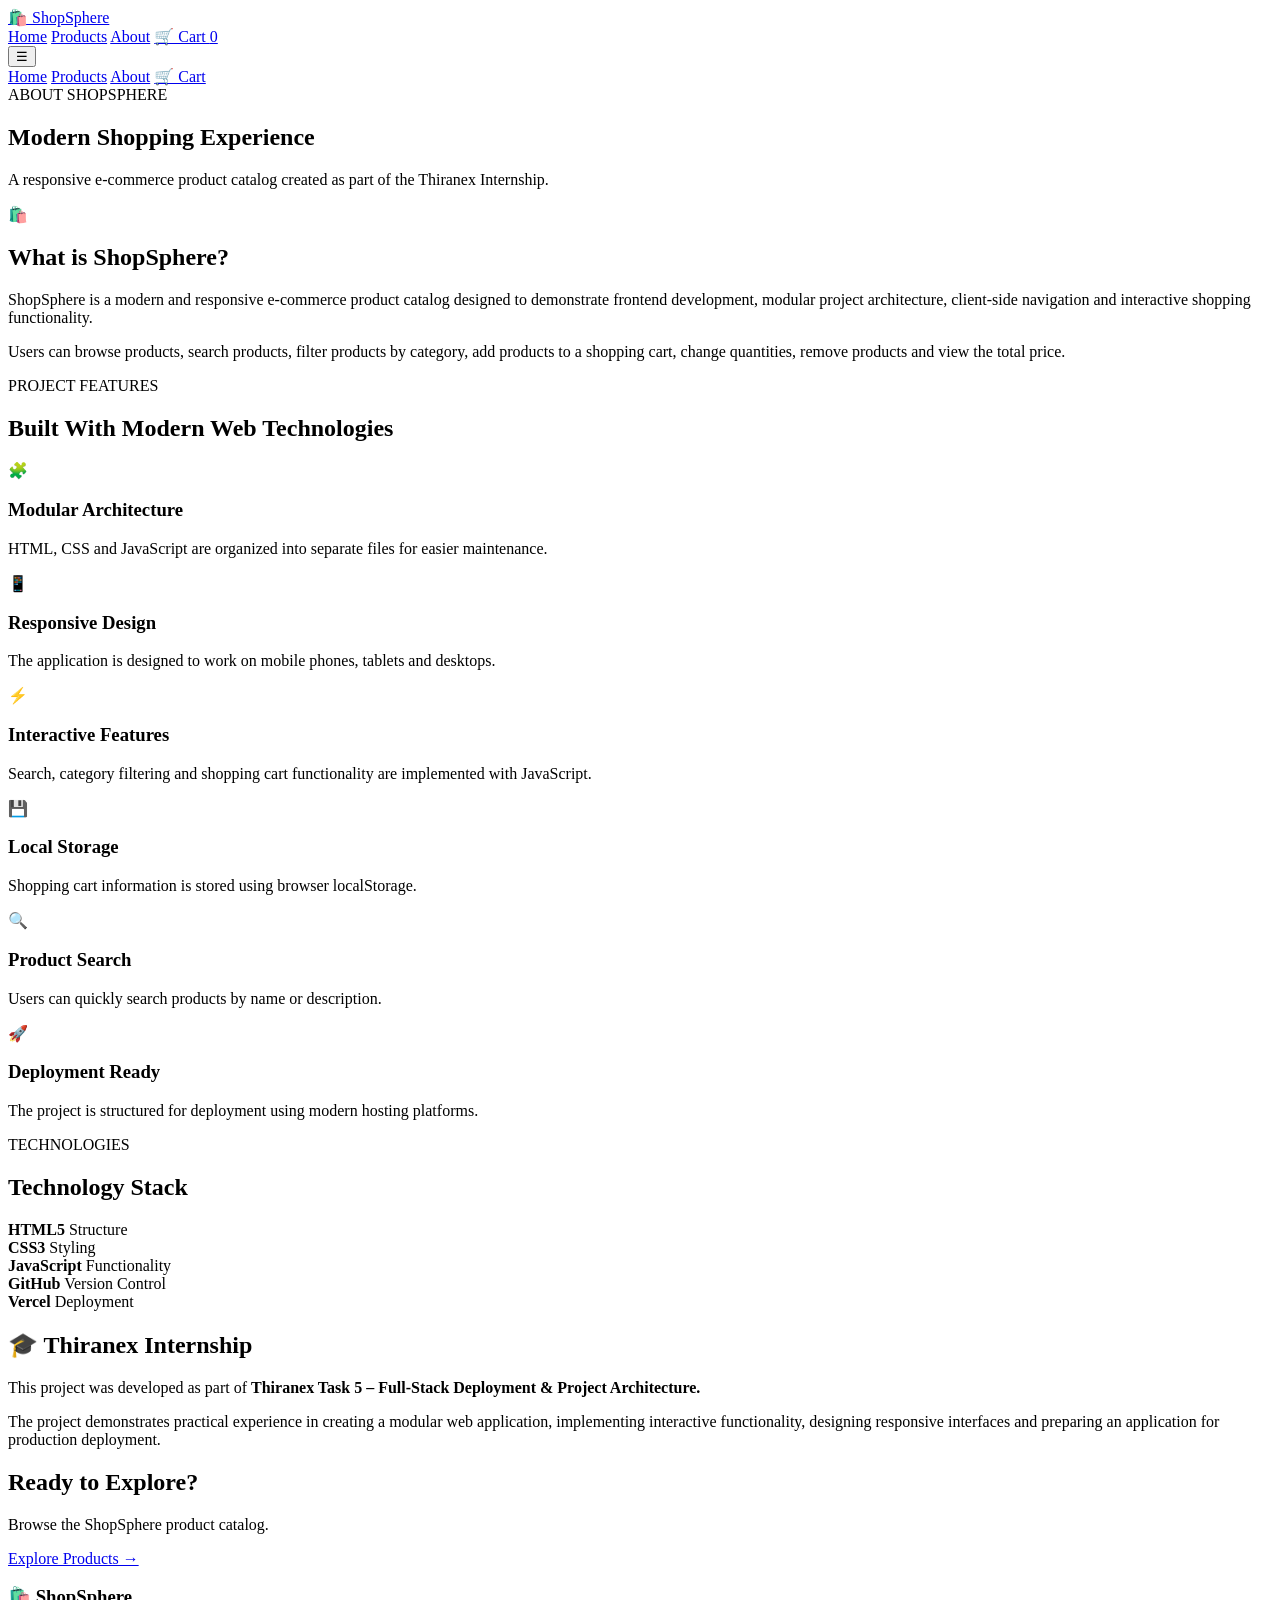
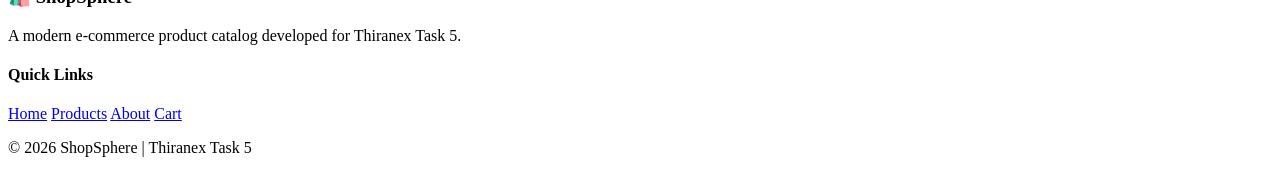
==== about.html @ 2efb4470 "Create about.html" ====
<!DOCTYPE html>
<html lang="en">
<head>
  <meta charset="UTF-8">
  <meta name="viewport" content="width=device-width, initial-scale=1.0">

  <meta name="description"
        content="About ShopSphere E-Commerce Project">

  <title>About | ShopSphere</title>

  <link rel="stylesheet" href="css/style.css">
</head>

<body>

  <!-- ================= HEADER ================= -->

  <header class="header">

    <div class="container nav">

      <a href="index.html" class="logo">
        🛍️ ShopSphere
      </a>

      <nav class="nav-links">

        <a href="index.html">Home</a>

        <a href="products.html">Products</a>

        <a href="about.html">About</a>

        <a href="cart.html">
          🛒 Cart <span id="cart-count">0</span>
        </a>

      </nav>

      <button
        class="menu-btn"
        onclick="toggleMenu()"
      >
        ☰
      </button>

    </div>

  </header>


  <!-- ================= MOBILE MENU ================= -->

  <div
    id="mobile-menu"
    class="mobile-menu"
  >

    <a href="index.html">Home</a>

    <a href="products.html">Products</a>

    <a href="about.html">About</a>

    <a href="cart.html">🛒 Cart</a>

  </div>


  <!-- ================= ABOUT ================= -->

  <main>

    <section class="about-section">

      <div class="container">

        <div class="section-title">

          <span>ABOUT SHOPSPHERE</span>

          <h1>Modern Shopping Experience</h1>

          <p>
            A responsive e-commerce product catalog
            created as part of the Thiranex Internship.
          </p>

        </div>


        <!-- ================= PROJECT CARD ================= -->

        <div class="about-card">

          <div class="about-icon">
            🛍️
          </div>

          <div>

            <h2>
              What is ShopSphere?
            </h2>

            <p>
              ShopSphere is a modern and responsive
              e-commerce product catalog designed to
              demonstrate frontend development,
              modular project architecture,
              client-side navigation and interactive
              shopping functionality.
            </p>

            <p>
              Users can browse products, search products,
              filter products by category, add products
              to a shopping cart, change quantities,
              remove products and view the total price.
            </p>

          </div>

        </div>


        <!-- ================= FEATURES ================= -->

        <div class="section-title about-title">

          <span>PROJECT FEATURES</span>

          <h2>Built With Modern Web Technologies</h2>

        </div>


        <div class="feature-grid">

          <div class="feature-card">

            <div class="feature-icon">
              🧩
            </div>

            <h3>Modular Architecture</h3>

            <p>
              HTML, CSS and JavaScript are organized
              into separate files for easier maintenance.
            </p>

          </div>


          <div class="feature-card">

            <div class="feature-icon">
              📱
            </div>

            <h3>Responsive Design</h3>

            <p>
              The application is designed to work on
              mobile phones, tablets and desktops.
            </p>

          </div>


          <div class="feature-card">

            <div class="feature-icon">
              ⚡
            </div>

            <h3>Interactive Features</h3>

            <p>
              Search, category filtering and shopping
              cart functionality are implemented with JavaScript.
            </p>

          </div>


          <div class="feature-card">

            <div class="feature-icon">
              💾
            </div>

            <h3>Local Storage</h3>

            <p>
              Shopping cart information is stored using
              browser localStorage.
            </p>

          </div>


          <div class="feature-card">

            <div class="feature-icon">
              🔍
            </div>

            <h3>Product Search</h3>

            <p>
              Users can quickly search products by
              name or description.
            </p>

          </div>


          <div class="feature-card">

            <div class="feature-icon">
              🚀
            </div>

            <h3>Deployment Ready</h3>

            <p>
              The project is structured for deployment
              using modern hosting platforms.
            </p>

          </div>

        </div>


        <!-- ================= TECHNOLOGIES ================= -->

        <div class="tech-section">

          <div class="section-title">

            <span>TECHNOLOGIES</span>

            <h2>Technology Stack</h2>

          </div>


          <div class="tech-grid">

            <div class="tech-card">
              <strong>HTML5</strong>
              <span>Structure</span>
            </div>

            <div class="tech-card">
              <strong>CSS3</strong>
              <span>Styling</span>
            </div>

            <div class="tech-card">
              <strong>JavaScript</strong>
              <span>Functionality</span>
            </div>

            <div class="tech-card">
              <strong>GitHub</strong>
              <span>Version Control</span>
            </div>

            <div class="tech-card">
              <strong>Vercel</strong>
              <span>Deployment</span>
            </div>

          </div>

        </div>


        <!-- ================= INTERNSHIP ================= -->

        <section class="internship-card">

          <h2>
            🎓 Thiranex Internship
          </h2>

          <p>
            This project was developed as part of
            <strong>Thiranex Task 5 – Full-Stack Deployment
            & Project Architecture.</strong>
          </p>

          <p>
            The project demonstrates practical experience
            in creating a modular web application,
            implementing interactive functionality,
            designing responsive interfaces and preparing
            an application for production deployment.
          </p>

        </section>


        <!-- ================= CTA ================= -->

        <div class="about-cta">

          <h2>
            Ready to Explore?
          </h2>

          <p>
            Browse the ShopSphere product catalog.
          </p>

          <a
            href="products.html"
            class="btn primary-btn"
          >
            Explore Products →
          </a>

        </div>

      </div>

    </section>

  </main>


  <!-- ================= FOOTER ================= -->

  <footer class="footer">

    <div class="container footer-content">

      <div>

        <h3>🛍️ ShopSphere</h3>

        <p>
          A modern e-commerce product catalog
          developed for Thiranex Task 5.
        </p>

      </div>


      <div>

        <h4>Quick Links</h4>

        <a href="index.html">Home</a>

        <a href="products.html">Products</a>

        <a href="about.html">About</a>

        <a href="cart.html">Cart</a>

      </div>

    </div>


    <div class="footer-bottom">

      <p>
        © 2026 ShopSphere | Thiranex Task 5
      </p>

    </div>

  </footer>


  <!-- ================= JAVASCRIPT ================= -->

  <script>

    function updateCartCount() {

      const cart =
        JSON.parse(
          localStorage.getItem("cart")
        ) || [];

      const cartCount =
        document.getElementById("cart-count");

      if (cartCount) {

        cartCount.textContent =
          cart.reduce(
            (total, item) =>
              total + item.quantity,
            0
          );

      }

    }


    function toggleMenu() {

      const menu =
        document.getElementById(
          "mobile-menu"
        );

      if (menu) {

        menu.classList.toggle("show");

      }

    }


    updateCartCount();

  </script>

</body>
</html>
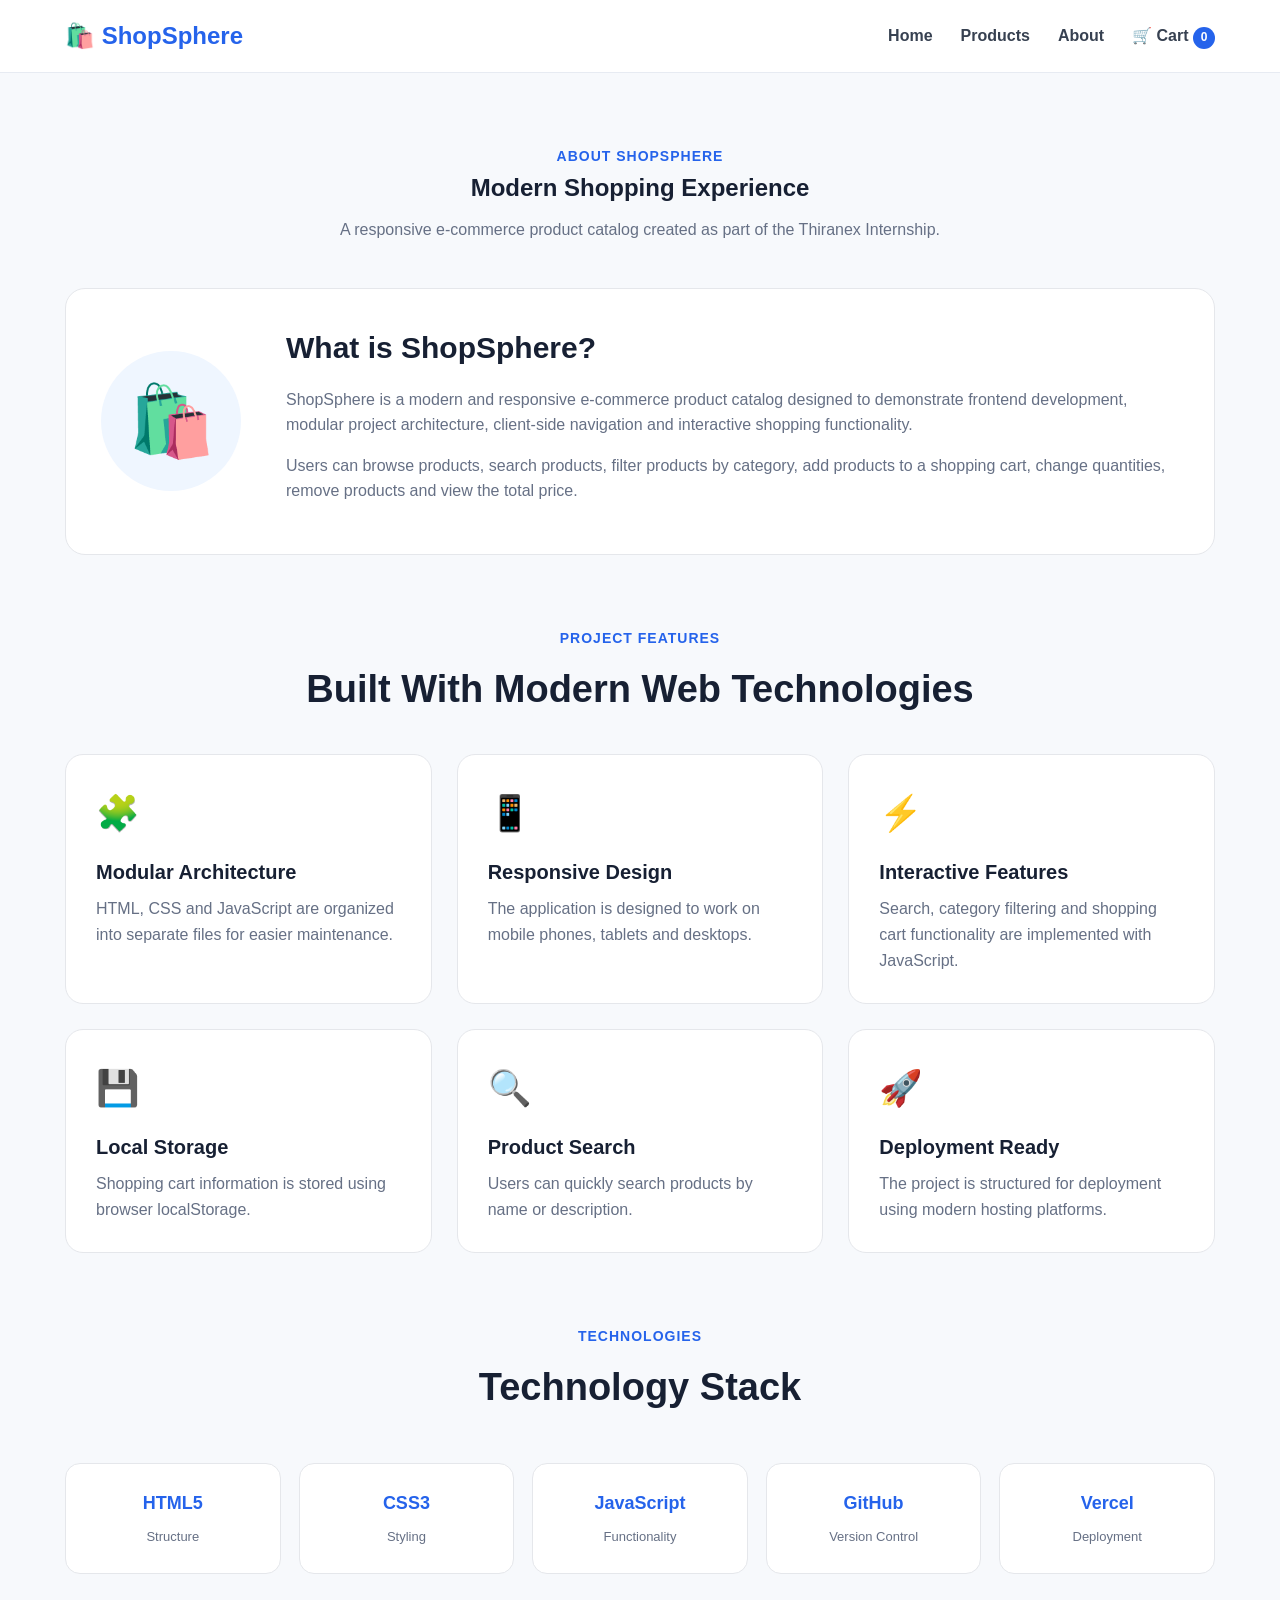
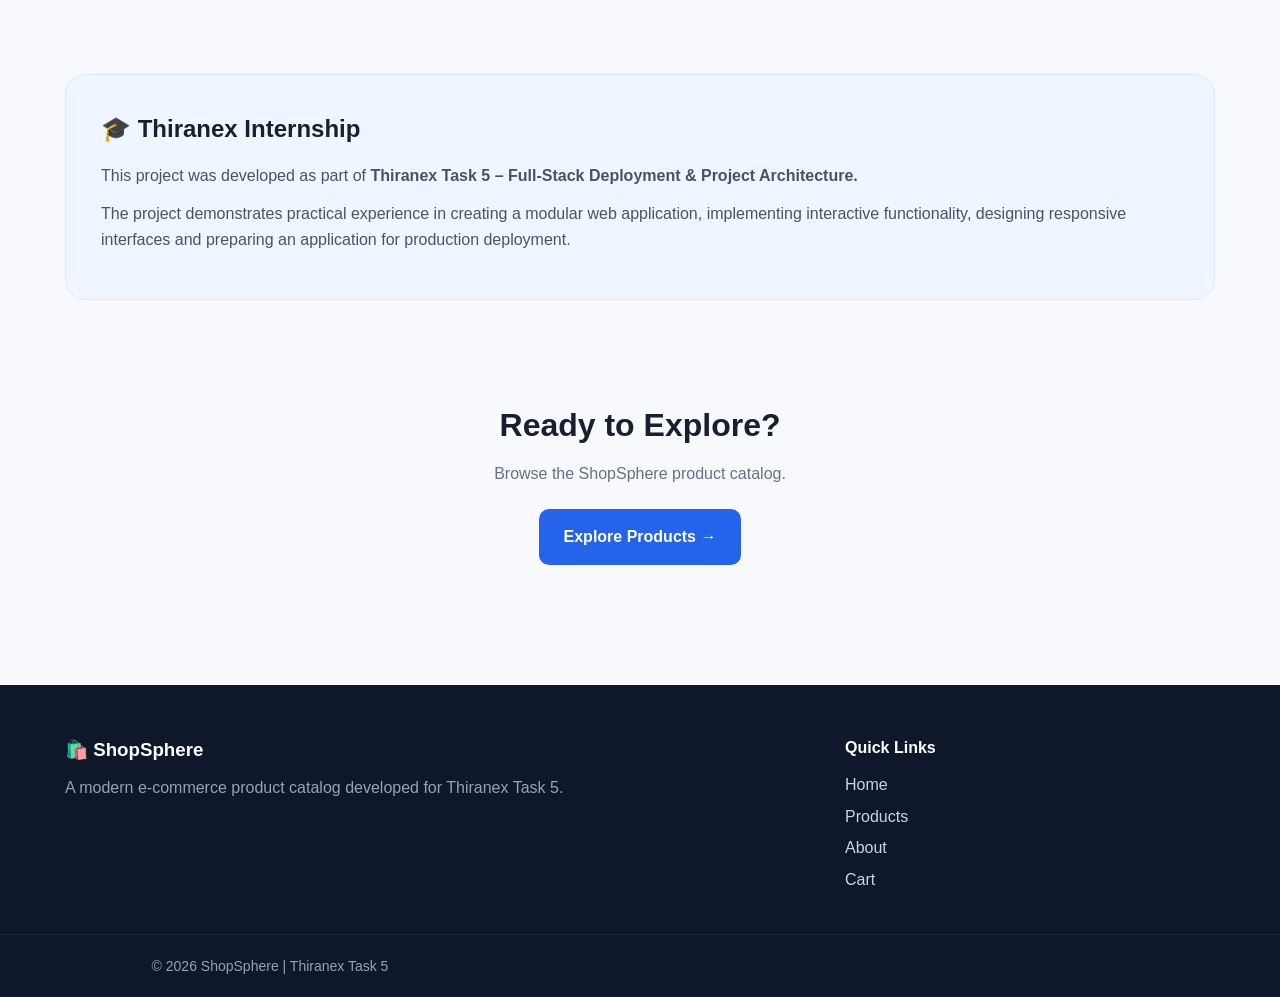
==== commit 49fc3261: "Update about.html" ====
--- a/about.html
+++ b/about.html
@@ -9,7 +9,7 @@
 
   <title>About | ShopSphere</title>
 
-  <link rel="stylesheet" href="css/style.css">
+  <link rel="stylesheet" href="style.css">
 </head>
 
 <body>
--- a/style.css
+++ b/style.css
@@ -0,0 +1,798 @@
+/* =========================================================
+   SHOPSPHERE - THIRANEX TASK 5
+   Main Responsive Stylesheet
+   ========================================================= */
+
+* {
+  margin: 0;
+  padding: 0;
+  box-sizing: border-box;
+}
+
+html {
+  scroll-behavior: smooth;
+}
+
+body {
+  font-family: Arial, Helvetica, sans-serif;
+  background: #f7f9fc;
+  color: #172033;
+  line-height: 1.6;
+}
+
+a {
+  text-decoration: none;
+  color: inherit;
+}
+
+button {
+  font-family: inherit;
+}
+
+.container {
+  width: 90%;
+  max-width: 1150px;
+  margin: auto;
+}
+
+/* ================= HEADER ================= */
+
+.header {
+  background: #ffffff;
+  border-bottom: 1px solid #e7ebf2;
+  position: sticky;
+  top: 0;
+  z-index: 1000;
+}
+
+.nav {
+  min-height: 72px;
+  display: flex;
+  align-items: center;
+  justify-content: space-between;
+  gap: 20px;
+}
+
+.logo {
+  font-size: 24px;
+  font-weight: 800;
+  color: #2563eb;
+  white-space: nowrap;
+}
+
+.nav-links {
+  display: flex;
+  align-items: center;
+  gap: 28px;
+}
+
+.nav-links a {
+  color: #374151;
+  font-weight: 600;
+  transition: 0.3s;
+}
+
+.nav-links a:hover {
+  color: #2563eb;
+}
+
+#cart-count {
+  display: inline-flex;
+  align-items: center;
+  justify-content: center;
+  min-width: 22px;
+  height: 22px;
+  padding: 0 5px;
+  border-radius: 50%;
+  background: #2563eb;
+  color: white;
+  font-size: 12px;
+}
+
+.menu-btn {
+  display: none;
+  border: none;
+  background: #eef4ff;
+  color: #2563eb;
+  font-size: 24px;
+  padding: 8px 12px;
+  border-radius: 10px;
+  cursor: pointer;
+}
+
+/* ================= MOBILE MENU ================= */
+
+.mobile-menu {
+  display: none;
+  background: white;
+  border-bottom: 1px solid #e7ebf2;
+  padding: 15px 5%;
+}
+
+.mobile-menu a {
+  display: block;
+  padding: 12px 0;
+  font-weight: 600;
+  color: #374151;
+}
+
+.mobile-menu.show {
+  display: block;
+}
+
+/* ================= HERO ================= */
+
+.hero {
+  padding: 85px 0;
+  background: linear-gradient(135deg, #eef5ff, #ffffff);
+}
+
+.hero-content {
+  display: grid;
+  grid-template-columns: 1.4fr 0.8fr;
+  align-items: center;
+  gap: 60px;
+}
+
+.badge {
+  display: inline-block;
+  background: #dbeafe;
+  color: #1d4ed8;
+  padding: 8px 15px;
+  border-radius: 30px;
+  font-size: 14px;
+  font-weight: 700;
+  margin-bottom: 20px;
+}
+
+.hero h1 {
+  font-size: clamp(40px, 6vw, 68px);
+  line-height: 1.05;
+  margin-bottom: 22px;
+  color: #111827;
+}
+
+.hero h1 span {
+  color: #2563eb;
+}
+
+.hero-text p {
+  max-width: 620px;
+  font-size: 18px;
+  color: #667085;
+  margin-bottom: 30px;
+}
+
+.hero-buttons {
+  display: flex;
+  gap: 15px;
+  flex-wrap: wrap;
+}
+
+.btn {
+  display: inline-block;
+  padding: 13px 23px;
+  border-radius: 10px;
+  font-weight: 700;
+  transition: 0.3s;
+  border: 2px solid transparent;
+}
+
+.primary-btn {
+  background: #2563eb;
+  color: white;
+}
+
+.primary-btn:hover {
+  background: #1d4ed8;
+  transform: translateY(-2px);
+}
+
+.secondary-btn {
+  background: white;
+  color: #2563eb;
+  border-color: #2563eb;
+}
+
+.secondary-btn:hover {
+  background: #eff6ff;
+}
+
+/* ================= HERO CARD ================= */
+
+.hero-card {
+  min-height: 330px;
+  border-radius: 25px;
+  background: white;
+  box-shadow: 0 20px 50px rgba(37, 99, 235, 0.12);
+  display: flex;
+  flex-direction: column;
+  align-items: center;
+  justify-content: center;
+  text-align: center;
+  padding: 30px;
+}
+
+.hero-icon {
+  width: 120px;
+  height: 120px;
+  border-radius: 50%;
+  background: #eff6ff;
+  display: flex;
+  align-items: center;
+  justify-content: center;
+  font-size: 65px;
+  margin-bottom: 20px;
+}
+
+.hero-card h2 {
+  font-size: 28px;
+  margin-bottom: 8px;
+}
+
+.hero-card p {
+  color: #667085;
+}
+
+/* ================= FEATURES ================= */
+
+.features {
+  padding: 80px 0;
+  background: white;
+}
+
+.section-title {
+  text-align: center;
+  margin-bottom: 45px;
+}
+
+.section-title span {
+  color: #2563eb;
+  font-size: 14px;
+  font-weight: 800;
+  letter-spacing: 1px;
+}
+
+.section-title h2 {
+  font-size: 38px;
+  margin-top: 8px;
+}
+
+.feature-grid {
+  display: grid;
+  grid-template-columns: repeat(3, 1fr);
+  gap: 25px;
+}
+
+.feature-card {
+  padding: 30px;
+  border: 1px solid #e5e7eb;
+  border-radius: 18px;
+  background: #ffffff;
+  transition: 0.3s;
+}
+
+.feature-card:hover {
+  transform: translateY(-5px);
+  box-shadow: 0 15px 35px rgba(15, 23, 42, 0.08);
+}
+
+.feature-icon {
+  font-size: 35px;
+  margin-bottom: 15px;
+}
+
+.feature-card h3 {
+  font-size: 20px;
+  margin-bottom: 8px;
+}
+
+.feature-card p {
+  color: #667085;
+}
+
+/* ================= CTA ================= */
+
+.cta {
+  padding: 75px 20px;
+  text-align: center;
+  background: #172554;
+  color: white;
+}
+
+.cta h2 {
+  font-size: 36px;
+  margin-bottom: 10px;
+}
+
+.cta p {
+  color: #cbd5e1;
+  margin-bottom: 25px;
+}
+
+/* ================= FOOTER ================= */
+
+.footer {
+  background: #0f172a;
+  color: white;
+  padding-top: 50px;
+}
+
+.footer-content {
+  display: grid;
+  grid-template-columns: 2fr 1fr;
+  gap: 40px;
+  padding-bottom: 35px;
+}
+
+.footer h3 {
+  margin-bottom: 10px;
+}
+
+.footer h4 {
+  margin-bottom: 12px;
+}
+
+.footer p {
+  color: #94a3b8;
+  max-width: 500px;
+}
+
+.footer-content a {
+  display: block;
+  color: #cbd5e1;
+  margin: 6px 0;
+}
+
+.footer-content a:hover {
+  color: white;
+}
+
+.footer-bottom {
+  border-top: 1px solid #1e293b;
+  text-align: center;
+  padding: 20px;
+  color: #94a3b8;
+  font-size: 14px;
+}
+
+/* ================= RESPONSIVE ================= */
+
+@media (max-width: 800px) {
+
+  .nav-links {
+    display: none;
+  }
+
+  .menu-btn {
+    display: block;
+  }
+
+  .hero {
+    padding: 55px 0;
+  }
+
+  .hero-content {
+    grid-template-columns: 1fr;
+    gap: 40px;
+  }
+
+  .hero-text {
+    text-align: center;
+  }
+
+  .hero-text p {
+    margin-left: auto;
+    margin-right: auto;
+  }
+
+  .hero-buttons {
+    justify-content: center;
+  }
+
+  .feature-grid {
+    grid-template-columns: 1fr;
+  }
+
+  .footer-content {
+    grid-template-columns: 1fr;
+  }
+}
+
+@media (max-width: 480px) {
+
+  .container {
+    width: 92%;
+  }
+
+  .nav {
+    min-height: 64px;
+  }
+
+  .logo {
+    font-size: 20px;
+  }
+
+  .hero h1 {
+    font-size: 40px;
+  }
+
+  .hero-text p {
+    font-size: 16px;
+  }
+
+  .hero-card {
+    min-height: 280px;
+  }
+
+  .section-title h2 {
+    font-size: 30px;
+  }
+
+  .cta h2 {
+    font-size: 29px;
+  }
+
+  .btn {
+    width: 100%;
+    text-align: center;
+  }
+}
+/* ============================================================
+   PRODUCTS PAGE
+   ============================================================ */
+
+.products-section {
+  padding: 70px 0;
+  min-height: 70vh;
+}
+
+.section-title p {
+  color: #667085;
+  margin-top: 10px;
+}
+
+/* ================= PRODUCT CONTROLS ================= */
+
+.product-controls {
+  display: flex;
+  gap: 15px;
+  margin: 35px 0;
+}
+
+.product-controls input,
+.product-controls select {
+  border: 1px solid #d9dee8;
+  background: white;
+  border-radius: 10px;
+  padding: 14px 16px;
+  font-size: 15px;
+  outline: none;
+}
+
+.product-controls input {
+  flex: 1;
+}
+
+.product-controls select {
+  min-width: 190px;
+  cursor: pointer;
+}
+
+.product-controls input:focus,
+.product-controls select:focus {
+  border-color: #2563eb;
+}
+
+/* ================= PRODUCT GRID ================= */
+
+.product-grid {
+  display: grid;
+  grid-template-columns: repeat(4, 1fr);
+  gap: 24px;
+}
+
+/* ================= PRODUCT CARD ================= */
+
+.product-card {
+  background: white;
+  border: 1px solid #e5e7eb;
+  border-radius: 18px;
+  overflow: hidden;
+  transition: 0.3s;
+}
+
+.product-card:hover {
+  transform: translateY(-5px);
+  box-shadow: 0 15px 35px rgba(15, 23, 42, 0.10);
+}
+
+/* ================= PRODUCT IMAGE ================= */
+
+.product-image {
+  height: 190px;
+  background: #eff6ff;
+  display: flex;
+  align-items: center;
+  justify-content: center;
+}
+
+.product-image span {
+  font-size: 75px;
+}
+
+/* ================= PRODUCT INFO ================= */
+
+.product-info {
+  padding: 20px;
+}
+
+.product-category {
+  display: inline-block;
+  background: #eff6ff;
+  color: #2563eb;
+  padding: 5px 9px;
+  border-radius: 20px;
+  font-size: 11px;
+  font-weight: 700;
+  text-transform: uppercase;
+}
+
+.product-info h3 {
+  font-size: 19px;
+  margin: 12px 0 7px;
+}
+
+.product-info p {
+  color: #667085;
+  font-size: 14px;
+  min-height: 45px;
+}
+
+/* ================= PRODUCT BOTTOM ================= */
+
+.product-bottom {
+  display: flex;
+  align-items: center;
+  justify-content: space-between;
+  gap: 10px;
+  margin-top: 18px;
+}
+
+.product-bottom strong {
+  font-size: 20px;
+  color: #111827;
+}
+
+/* ================= ADD TO CART ================= */
+
+.add-cart-btn {
+  border: none;
+  background: #2563eb;
+  color: white;
+  padding: 9px 13px;
+  border-radius: 8px;
+  cursor: pointer;
+  font-weight: 700;
+  transition: 0.3s;
+}
+
+.add-cart-btn:hover {
+  background: #1d4ed8;
+}
+
+/* ================= NO RESULTS ================= */
+
+.no-results {
+  text-align: center;
+  padding: 70px 20px;
+}
+
+.no-results div {
+  font-size: 55px;
+  margin-bottom: 15px;
+}
+
+.no-results h2 {
+  margin-bottom: 8px;
+}
+
+.no-results p {
+  color: #667085;
+}
+
+/* ================= PRODUCT RESPONSIVE ================= */
+
+@media (max-width: 1000px) {
+
+  .product-grid {
+    grid-template-columns: repeat(3, 1fr);
+  }
+
+}
+
+@media (max-width: 750px) {
+
+  .product-grid {
+    grid-template-columns: repeat(2, 1fr);
+  }
+
+  .product-controls {
+    flex-direction: column;
+  }
+
+  .product-controls select {
+    width: 100%;
+  }
+
+}
+
+@media (max-width: 480px) {
+
+  .products-section {
+    padding: 45px 0;
+  }
+
+  .product-grid {
+    grid-template-columns: 1fr;
+  }
+
+  .product-image {
+    height: 210px;
+  }
+
+  .product-image span {
+    font-size: 85px;
+  }
+
+}
+/* ============================================================
+   ABOUT PAGE
+   ============================================================ */
+
+.about-section {
+  padding: 70px 0;
+  min-height: 70vh;
+}
+
+.about-card {
+  background: white;
+  border: 1px solid #e5e7eb;
+  border-radius: 20px;
+  padding: 35px;
+  display: grid;
+  grid-template-columns: 150px 1fr;
+  gap: 35px;
+  align-items: center;
+  margin-bottom: 70px;
+}
+
+.about-icon {
+  width: 140px;
+  height: 140px;
+  border-radius: 50%;
+  background: #eff6ff;
+  display: flex;
+  align-items: center;
+  justify-content: center;
+  font-size: 70px;
+}
+
+.about-card h2 {
+  font-size: 30px;
+  margin-bottom: 15px;
+}
+
+.about-card p {
+  color: #667085;
+  margin-bottom: 15px;
+}
+
+.about-title {
+  margin-bottom: 35px;
+}
+
+.tech-section {
+  padding: 70px 0;
+}
+
+.tech-grid {
+  display: grid;
+  grid-template-columns: repeat(5, 1fr);
+  gap: 18px;
+}
+
+.tech-card {
+  background: white;
+  border: 1px solid #e5e7eb;
+  border-radius: 15px;
+  padding: 25px 15px;
+  text-align: center;
+  transition: 0.3s;
+}
+
+.tech-card:hover {
+  transform: translateY(-4px);
+  box-shadow: 0 10px 25px rgba(15, 23, 42, 0.08);
+}
+
+.tech-card strong {
+  display: block;
+  color: #2563eb;
+  font-size: 18px;
+  margin-bottom: 5px;
+}
+
+.tech-card span {
+  color: #667085;
+  font-size: 13px;
+}
+
+.internship-card {
+  background: #eff6ff;
+  border-radius: 20px;
+  padding: 35px;
+  margin: 30px 0 50px;
+  border: 1px solid #dbeafe;
+}
+
+.internship-card h2 {
+  margin-bottom: 15px;
+}
+
+.internship-card p {
+  color: #475467;
+  margin-bottom: 12px;
+}
+
+.about-cta {
+  text-align: center;
+  padding: 50px 20px;
+}
+
+.about-cta h2 {
+  font-size: 32px;
+  margin-bottom: 10px;
+}
+
+.about-cta p {
+  color: #667085;
+  margin-bottom: 22px;
+}
+
+@media (max-width: 800px) {
+
+  .about-card {
+    grid-template-columns: 1fr;
+    text-align: center;
+  }
+
+  .about-icon {
+    margin: auto;
+  }
+
+  .tech-grid {
+    grid-template-columns: repeat(2, 1fr);
+  }
+
+}
+
+@media (max-width: 480px) {
+
+  .about-section {
+    padding: 45px 0;
+  }
+
+  .about-card {
+    padding: 25px 20px;
+  }
+
+  .tech-grid {
+    grid-template-columns: 1fr;
+  }
+
+  .about-cta h2 {
+    font-size: 28px;
+  }
+
+}
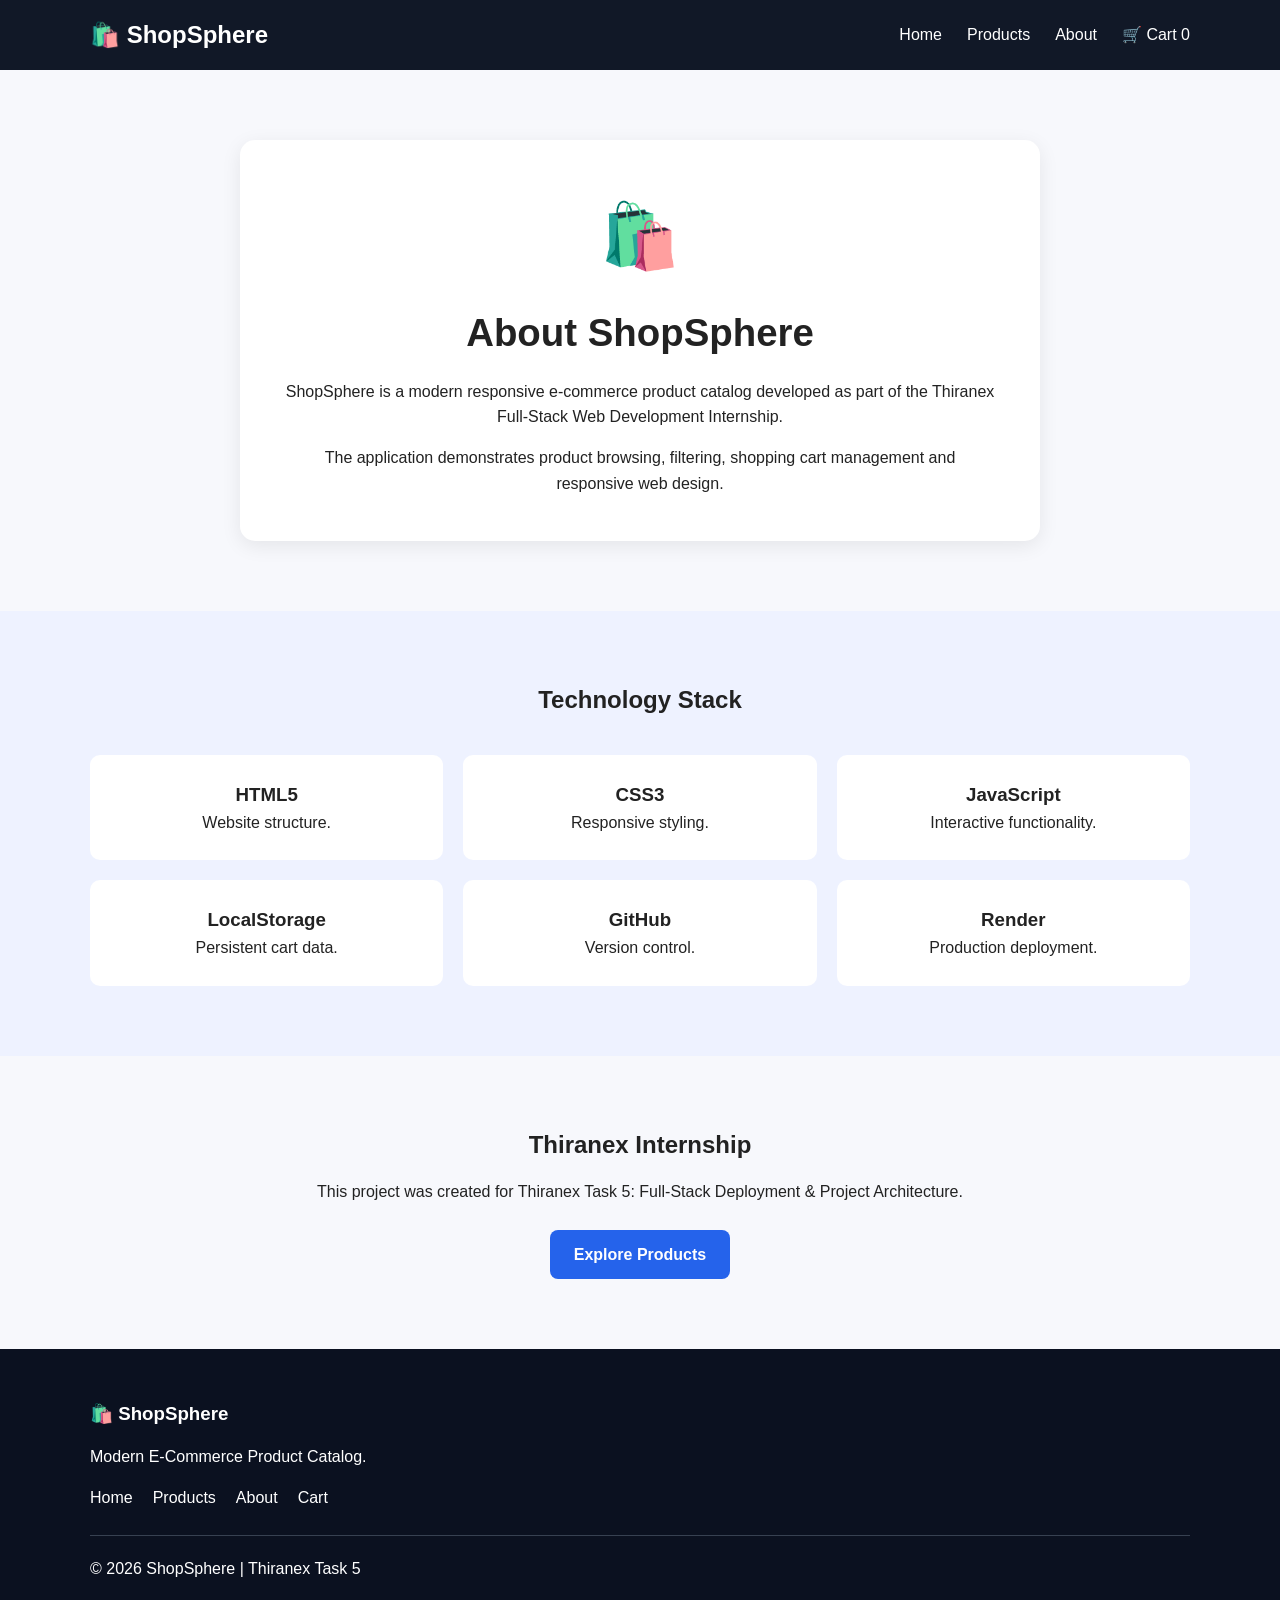
==== commit 429b3d9c: "Update about.html" ====
--- a/about.html
+++ b/about.html
@@ -1,432 +1,214 @@
 <!DOCTYPE html>
 <html lang="en">
 <head>
-  <meta charset="UTF-8">
-  <meta name="viewport" content="width=device-width, initial-scale=1.0">
-
-  <meta name="description"
-        content="About ShopSphere E-Commerce Project">
-
-  <title>About | ShopSphere</title>
-
-  <link rel="stylesheet" href="style.css">
+
+    <meta charset="UTF-8">
+
+    <meta
+        name="viewport"
+        content="width=device-width, initial-scale=1.0"
+    >
+
+    <meta
+        name="description"
+        content="About ShopSphere"
+    >
+
+    <title>About | ShopSphere</title>
+
+    <link rel="stylesheet" href="style.css">
+
 </head>
 
 <body>
 
-  <!-- ================= HEADER ================= -->
-
-  <header class="header">
+<header class="header">
 
     <div class="container nav">
 
-      <a href="index.html" class="logo">
-        🛍️ ShopSphere
-      </a>
-
-      <nav class="nav-links">
+        <a href="index.html" class="logo">
+            🛍️ ShopSphere
+        </a>
+
+        <nav class="nav-links">
+
+            <a href="index.html">Home</a>
+            <a href="product.html">Products</a>
+            <a href="about.html">About</a>
+
+            <a href="cart.html">
+                🛒 Cart <span id="cart-count">0</span>
+            </a>
+
+        </nav>
+
+        <button
+            class="menu-btn"
+            onclick="toggleMenu()"
+        >
+            ☰
+        </button>
+
+    </div>
+
+    <div class="mobile-menu" id="mobile-menu">
 
         <a href="index.html">Home</a>
-
-        <a href="products.html">Products</a>
-
+        <a href="product.html">Products</a>
         <a href="about.html">About</a>
-
-        <a href="cart.html">
-          🛒 Cart <span id="cart-count">0</span>
+        <a href="cart.html">🛒 Cart</a>
+
+    </div>
+
+</header>
+
+<main>
+
+<section class="about-section">
+
+    <div class="container">
+
+        <div class="about-card">
+
+            <div class="about-icon">
+                🛍️
+            </div>
+
+            <h1>About ShopSphere</h1>
+
+            <p>
+                ShopSphere is a modern responsive e-commerce
+                product catalog developed as part of the
+                Thiranex Full-Stack Web Development Internship.
+            </p>
+
+            <p>
+                The application demonstrates product browsing,
+                filtering, shopping cart management and
+                responsive web design.
+            </p>
+
+        </div>
+
+    </div>
+
+</section>
+
+<section class="tech-section">
+
+    <div class="container">
+
+        <h2>Technology Stack</h2>
+
+        <div class="tech-grid">
+
+            <div class="tech-card">
+                <h3>HTML5</h3>
+                <p>Website structure.</p>
+            </div>
+
+            <div class="tech-card">
+                <h3>CSS3</h3>
+                <p>Responsive styling.</p>
+            </div>
+
+            <div class="tech-card">
+                <h3>JavaScript</h3>
+                <p>Interactive functionality.</p>
+            </div>
+
+            <div class="tech-card">
+                <h3>LocalStorage</h3>
+                <p>Persistent cart data.</p>
+            </div>
+
+            <div class="tech-card">
+                <h3>GitHub</h3>
+                <p>Version control.</p>
+            </div>
+
+            <div class="tech-card">
+                <h3>Render</h3>
+                <p>Production deployment.</p>
+            </div>
+
+        </div>
+
+    </div>
+
+</section>
+
+<section class="internship-card">
+
+    <div class="container">
+
+        <h2>Thiranex Internship</h2>
+
+        <p>
+            This project was created for Thiranex Task 5:
+            Full-Stack Deployment & Project Architecture.
+        </p>
+
+        <a href="product.html" class="btn">
+            Explore Products
         </a>
 
-      </nav>
-
-      <button
-        class="menu-btn"
-        onclick="toggleMenu()"
-      >
-        ☰
-      </button>
-
-    </div>
-
-  </header>
-
-
-  <!-- ================= MOBILE MENU ================= -->
-
-  <div
-    id="mobile-menu"
-    class="mobile-menu"
-  >
-
-    <a href="index.html">Home</a>
-
-    <a href="products.html">Products</a>
-
-    <a href="about.html">About</a>
-
-    <a href="cart.html">🛒 Cart</a>
-
-  </div>
-
-
-  <!-- ================= ABOUT ================= -->
-
-  <main>
-
-    <section class="about-section">
-
-      <div class="container">
-
-        <div class="section-title">
-
-          <span>ABOUT SHOPSPHERE</span>
-
-          <h1>Modern Shopping Experience</h1>
-
-          <p>
-            A responsive e-commerce product catalog
-            created as part of the Thiranex Internship.
-          </p>
+    </div>
+
+</section>
+
+</main>
+
+<footer class="footer">
+
+    <div class="container">
+
+        <h3>🛍️ ShopSphere</h3>
+
+        <p>Modern E-Commerce Product Catalog.</p>
+
+        <div class="footer-links">
+
+            <a href="index.html">Home</a>
+            <a href="product.html">Products</a>
+            <a href="about.html">About</a>
+            <a href="cart.html">Cart</a>
 
         </div>
 
-
-        <!-- ================= PROJECT CARD ================= -->
-
-        <div class="about-card">
-
-          <div class="about-icon">
-            🛍️
-          </div>
-
-          <div>
-
-            <h2>
-              What is ShopSphere?
-            </h2>
-
-            <p>
-              ShopSphere is a modern and responsive
-              e-commerce product catalog designed to
-              demonstrate frontend development,
-              modular project architecture,
-              client-side navigation and interactive
-              shopping functionality.
-            </p>
-
-            <p>
-              Users can browse products, search products,
-              filter products by category, add products
-              to a shopping cart, change quantities,
-              remove products and view the total price.
-            </p>
-
-          </div>
-
-        </div>
-
-
-        <!-- ================= FEATURES ================= -->
-
-        <div class="section-title about-title">
-
-          <span>PROJECT FEATURES</span>
-
-          <h2>Built With Modern Web Technologies</h2>
-
-        </div>
-
-
-        <div class="feature-grid">
-
-          <div class="feature-card">
-
-            <div class="feature-icon">
-              🧩
-            </div>
-
-            <h3>Modular Architecture</h3>
-
-            <p>
-              HTML, CSS and JavaScript are organized
-              into separate files for easier maintenance.
-            </p>
-
-          </div>
-
-
-          <div class="feature-card">
-
-            <div class="feature-icon">
-              📱
-            </div>
-
-            <h3>Responsive Design</h3>
-
-            <p>
-              The application is designed to work on
-              mobile phones, tablets and desktops.
-            </p>
-
-          </div>
-
-
-          <div class="feature-card">
-
-            <div class="feature-icon">
-              ⚡
-            </div>
-
-            <h3>Interactive Features</h3>
-
-            <p>
-              Search, category filtering and shopping
-              cart functionality are implemented with JavaScript.
-            </p>
-
-          </div>
-
-
-          <div class="feature-card">
-
-            <div class="feature-icon">
-              💾
-            </div>
-
-            <h3>Local Storage</h3>
-
-            <p>
-              Shopping cart information is stored using
-              browser localStorage.
-            </p>
-
-          </div>
-
-
-          <div class="feature-card">
-
-            <div class="feature-icon">
-              🔍
-            </div>
-
-            <h3>Product Search</h3>
-
-            <p>
-              Users can quickly search products by
-              name or description.
-            </p>
-
-          </div>
-
-
-          <div class="feature-card">
-
-            <div class="feature-icon">
-              🚀
-            </div>
-
-            <h3>Deployment Ready</h3>
-
-            <p>
-              The project is structured for deployment
-              using modern hosting platforms.
-            </p>
-
-          </div>
-
-        </div>
-
-
-        <!-- ================= TECHNOLOGIES ================= -->
-
-        <div class="tech-section">
-
-          <div class="section-title">
-
-            <span>TECHNOLOGIES</span>
-
-            <h2>Technology Stack</h2>
-
-          </div>
-
-
-          <div class="tech-grid">
-
-            <div class="tech-card">
-              <strong>HTML5</strong>
-              <span>Structure</span>
-            </div>
-
-            <div class="tech-card">
-              <strong>CSS3</strong>
-              <span>Styling</span>
-            </div>
-
-            <div class="tech-card">
-              <strong>JavaScript</strong>
-              <span>Functionality</span>
-            </div>
-
-            <div class="tech-card">
-              <strong>GitHub</strong>
-              <span>Version Control</span>
-            </div>
-
-            <div class="tech-card">
-              <strong>Vercel</strong>
-              <span>Deployment</span>
-            </div>
-
-          </div>
-
-        </div>
-
-
-        <!-- ================= INTERNSHIP ================= -->
-
-        <section class="internship-card">
-
-          <h2>
-            🎓 Thiranex Internship
-          </h2>
-
-          <p>
-            This project was developed as part of
-            <strong>Thiranex Task 5 – Full-Stack Deployment
-            & Project Architecture.</strong>
-          </p>
-
-          <p>
-            The project demonstrates practical experience
-            in creating a modular web application,
-            implementing interactive functionality,
-            designing responsive interfaces and preparing
-            an application for production deployment.
-          </p>
-
-        </section>
-
-
-        <!-- ================= CTA ================= -->
-
-        <div class="about-cta">
-
-          <h2>
-            Ready to Explore?
-          </h2>
-
-          <p>
-            Browse the ShopSphere product catalog.
-          </p>
-
-          <a
-            href="products.html"
-            class="btn primary-btn"
-          >
-            Explore Products →
-          </a>
-
-        </div>
-
-      </div>
-
-    </section>
-
-  </main>
-
-
-  <!-- ================= FOOTER ================= -->
-
-  <footer class="footer">
-
-    <div class="container footer-content">
-
-      <div>
-
-        <h3>🛍️ ShopSphere</h3>
-
-        <p>
-          A modern e-commerce product catalog
-          developed for Thiranex Task 5.
+        <p class="copyright">
+            © 2026 ShopSphere | Thiranex Task 5
         </p>
 
-      </div>
-
-
-      <div>
-
-        <h4>Quick Links</h4>
-
-        <a href="index.html">Home</a>
-
-        <a href="products.html">Products</a>
-
-        <a href="about.html">About</a>
-
-        <a href="cart.html">Cart</a>
-
-      </div>
-
-    </div>
-
-
-    <div class="footer-bottom">
-
-      <p>
-        © 2026 ShopSphere | Thiranex Task 5
-      </p>
-
-    </div>
-
-  </footer>
-
-
-  <!-- ================= JAVASCRIPT ================= -->
-
-  <script>
-
-    function updateCartCount() {
-
-      const cart =
-        JSON.parse(
-          localStorage.getItem("cart")
-        ) || [];
-
-      const cartCount =
-        document.getElementById("cart-count");
-
-      if (cartCount) {
-
-        cartCount.textContent =
-          cart.reduce(
-            (total, item) =>
-              total + item.quantity,
-            0
-          );
-
-      }
-
-    }
-
-
-    function toggleMenu() {
-
-      const menu =
-        document.getElementById(
-          "mobile-menu"
-        );
-
-      if (menu) {
-
-        menu.classList.toggle("show");
-
-      }
-
-    }
-
-
-    updateCartCount();
-
-  </script>
+    </div>
+
+</footer>
+
+<script>
+
+function toggleMenu() {
+    document
+        .getElementById("mobile-menu")
+        .classList.toggle("show");
+}
+
+function updateCartCount() {
+
+    const cart =
+        JSON.parse(localStorage.getItem("cart")) || [];
+
+    const count =
+        cart.reduce(function(total, item) {
+            return total + item.quantity;
+        }, 0);
+
+    document.getElementById("cart-count")
+        .textContent = count;
+}
+
+updateCartCount();
+
+</script>
 
 </body>
 </html>
--- a/style.css
+++ b/style.css
@@ -1,798 +1,587 @@
-/* =========================================================
-   SHOPSPHERE - THIRANEX TASK 5
-   Main Responsive Stylesheet
-   ========================================================= */
-
 * {
-  margin: 0;
-  padding: 0;
-  box-sizing: border-box;
+    margin: 0;
+    padding: 0;
+    box-sizing: border-box;
 }
 
 html {
-  scroll-behavior: smooth;
+    scroll-behavior: smooth;
 }
 
 body {
-  font-family: Arial, Helvetica, sans-serif;
-  background: #f7f9fc;
-  color: #172033;
-  line-height: 1.6;
+    font-family: Arial, Helvetica, sans-serif;
+    background: #f7f8fc;
+    color: #222;
+    line-height: 1.6;
 }
 
 a {
-  text-decoration: none;
-  color: inherit;
-}
-
-button {
-  font-family: inherit;
+    text-decoration: none;
+    color: inherit;
 }
 
 .container {
-  width: 90%;
-  max-width: 1150px;
-  margin: auto;
-}
-
-/* ================= HEADER ================= */
+    width: 90%;
+    max-width: 1100px;
+    margin: auto;
+}
+
+/* HEADER */
 
 .header {
-  background: #ffffff;
-  border-bottom: 1px solid #e7ebf2;
-  position: sticky;
-  top: 0;
-  z-index: 1000;
+    background: #111827;
+    color: white;
+    position: sticky;
+    top: 0;
+    z-index: 1000;
 }
 
 .nav {
-  min-height: 72px;
-  display: flex;
-  align-items: center;
-  justify-content: space-between;
-  gap: 20px;
+    min-height: 70px;
+    display: flex;
+    align-items: center;
+    justify-content: space-between;
 }
 
 .logo {
-  font-size: 24px;
-  font-weight: 800;
-  color: #2563eb;
-  white-space: nowrap;
+    font-size: 1.5rem;
+    font-weight: bold;
 }
 
 .nav-links {
-  display: flex;
-  align-items: center;
-  gap: 28px;
+    display: flex;
+    gap: 25px;
+    align-items: center;
 }
 
 .nav-links a {
-  color: #374151;
-  font-weight: 600;
-  transition: 0.3s;
+    color: white;
+    transition: 0.3s;
 }
 
 .nav-links a:hover {
-  color: #2563eb;
-}
-
-#cart-count {
-  display: inline-flex;
-  align-items: center;
-  justify-content: center;
-  min-width: 22px;
-  height: 22px;
-  padding: 0 5px;
-  border-radius: 50%;
-  background: #2563eb;
-  color: white;
-  font-size: 12px;
+    color: #60a5fa;
 }
 
 .menu-btn {
-  display: none;
-  border: none;
-  background: #eef4ff;
-  color: #2563eb;
-  font-size: 24px;
-  padding: 8px 12px;
-  border-radius: 10px;
-  cursor: pointer;
-}
-
-/* ================= MOBILE MENU ================= */
+    display: none;
+    background: transparent;
+    border: none;
+    color: white;
+    font-size: 1.7rem;
+    cursor: pointer;
+}
 
 .mobile-menu {
-  display: none;
-  background: white;
-  border-bottom: 1px solid #e7ebf2;
-  padding: 15px 5%;
+    display: none;
+    flex-direction: column;
+    background: #111827;
+    padding: 15px;
 }
 
 .mobile-menu a {
-  display: block;
-  padding: 12px 0;
-  font-weight: 600;
-  color: #374151;
+    padding: 10px 0;
+    color: white;
 }
 
 .mobile-menu.show {
-  display: block;
-}
-
-/* ================= HERO ================= */
+    display: flex;
+}
+
+/* HERO */
 
 .hero {
-  padding: 85px 0;
-  background: linear-gradient(135deg, #eef5ff, #ffffff);
+    padding: 100px 0;
+    background: linear-gradient(135deg, #eef2ff, #dbeafe);
 }
 
 .hero-content {
-  display: grid;
-  grid-template-columns: 1.4fr 0.8fr;
-  align-items: center;
-  gap: 60px;
-}
-
-.badge {
-  display: inline-block;
-  background: #dbeafe;
-  color: #1d4ed8;
-  padding: 8px 15px;
-  border-radius: 30px;
-  font-size: 14px;
-  font-weight: 700;
-  margin-bottom: 20px;
+    text-align: center;
+}
+
+.welcome {
+    font-size: 1.1rem;
+    margin-bottom: 15px;
 }
 
 .hero h1 {
-  font-size: clamp(40px, 6vw, 68px);
-  line-height: 1.05;
-  margin-bottom: 22px;
-  color: #111827;
-}
-
-.hero h1 span {
-  color: #2563eb;
-}
-
-.hero-text p {
-  max-width: 620px;
-  font-size: 18px;
-  color: #667085;
-  margin-bottom: 30px;
+    font-size: 3.2rem;
+    margin-bottom: 20px;
+    color: #111827;
+}
+
+.hero p {
+    font-size: 1.15rem;
+    max-width: 700px;
+    margin: 0 auto 25px;
 }
 
 .hero-buttons {
-  display: flex;
-  gap: 15px;
-  flex-wrap: wrap;
-}
+    display: flex;
+    justify-content: center;
+    gap: 15px;
+    flex-wrap: wrap;
+}
+
+/* BUTTON */
 
 .btn {
-  display: inline-block;
-  padding: 13px 23px;
-  border-radius: 10px;
-  font-weight: 700;
-  transition: 0.3s;
-  border: 2px solid transparent;
-}
-
-.primary-btn {
-  background: #2563eb;
-  color: white;
-}
-
-.primary-btn:hover {
-  background: #1d4ed8;
-  transform: translateY(-2px);
+    display: inline-block;
+    background: #2563eb;
+    color: white;
+    padding: 12px 24px;
+    border-radius: 8px;
+    border: none;
+    cursor: pointer;
+    font-weight: bold;
+    transition: 0.3s;
+}
+
+.btn:hover {
+    background: #1d4ed8;
 }
 
 .secondary-btn {
-  background: white;
-  color: #2563eb;
-  border-color: #2563eb;
+    background: #111827;
 }
 
 .secondary-btn:hover {
-  background: #eff6ff;
-}
-
-/* ================= HERO CARD ================= */
-
-.hero-card {
-  min-height: 330px;
-  border-radius: 25px;
-  background: white;
-  box-shadow: 0 20px 50px rgba(37, 99, 235, 0.12);
-  display: flex;
-  flex-direction: column;
-  align-items: center;
-  justify-content: center;
-  text-align: center;
-  padding: 30px;
-}
-
-.hero-icon {
-  width: 120px;
-  height: 120px;
-  border-radius: 50%;
-  background: #eff6ff;
-  display: flex;
-  align-items: center;
-  justify-content: center;
-  font-size: 65px;
-  margin-bottom: 20px;
-}
-
-.hero-card h2 {
-  font-size: 28px;
-  margin-bottom: 8px;
-}
-
-.hero-card p {
-  color: #667085;
-}
-
-/* ================= FEATURES ================= */
+    background: #374151;
+}
+
+/* FEATURES */
 
 .features {
-  padding: 80px 0;
-  background: white;
-}
-
-.section-title {
-  text-align: center;
-  margin-bottom: 45px;
-}
-
-.section-title span {
-  color: #2563eb;
-  font-size: 14px;
-  font-weight: 800;
-  letter-spacing: 1px;
-}
-
-.section-title h2 {
-  font-size: 38px;
-  margin-top: 8px;
+    padding: 80px 0;
+}
+
+.features h2,
+.products-section h1,
+.about-section h1 {
+    text-align: center;
+    font-size: 2.4rem;
+    margin-bottom: 10px;
+}
+
+.section-subtitle {
+    text-align: center;
+    margin-bottom: 40px;
 }
 
 .feature-grid {
-  display: grid;
-  grid-template-columns: repeat(3, 1fr);
-  gap: 25px;
+    display: grid;
+    grid-template-columns: repeat(3, 1fr);
+    gap: 25px;
+    margin-top: 40px;
 }
 
 .feature-card {
-  padding: 30px;
-  border: 1px solid #e5e7eb;
-  border-radius: 18px;
-  background: #ffffff;
-  transition: 0.3s;
-}
-
-.feature-card:hover {
-  transform: translateY(-5px);
-  box-shadow: 0 15px 35px rgba(15, 23, 42, 0.08);
+    background: white;
+    padding: 30px;
+    text-align: center;
+    border-radius: 12px;
+    box-shadow: 0 5px 20px rgba(0,0,0,0.08);
 }
 
 .feature-icon {
-  font-size: 35px;
-  margin-bottom: 15px;
+    font-size: 2.5rem;
+    margin-bottom: 15px;
 }
 
 .feature-card h3 {
-  font-size: 20px;
-  margin-bottom: 8px;
-}
-
-.feature-card p {
-  color: #667085;
-}
-
-/* ================= CTA ================= */
+    margin-bottom: 10px;
+}
+
+/* CTA */
 
 .cta {
-  padding: 75px 20px;
-  text-align: center;
-  background: #172554;
-  color: white;
+    padding: 80px 0;
+    background: #111827;
+    color: white;
+    text-align: center;
 }
 
 .cta h2 {
-  font-size: 36px;
-  margin-bottom: 10px;
+    font-size: 2.3rem;
+    margin-bottom: 15px;
 }
 
 .cta p {
-  color: #cbd5e1;
-  margin-bottom: 25px;
-}
-
-/* ================= FOOTER ================= */
+    margin-bottom: 25px;
+}
+
+/* FOOTER */
 
 .footer {
-  background: #0f172a;
-  color: white;
-  padding-top: 50px;
-}
-
-.footer-content {
-  display: grid;
-  grid-template-columns: 2fr 1fr;
-  gap: 40px;
-  padding-bottom: 35px;
+    background: #0b1120;
+    color: white;
+    padding: 50px 0 25px;
 }
 
 .footer h3 {
-  margin-bottom: 10px;
+    margin-bottom: 15px;
 }
 
 .footer h4 {
-  margin-bottom: 12px;
-}
-
-.footer p {
-  color: #94a3b8;
-  max-width: 500px;
-}
-
-.footer-content a {
-  display: block;
-  color: #cbd5e1;
-  margin: 6px 0;
-}
-
-.footer-content a:hover {
-  color: white;
-}
-
-.footer-bottom {
-  border-top: 1px solid #1e293b;
-  text-align: center;
-  padding: 20px;
-  color: #94a3b8;
-  font-size: 14px;
-}
-
-/* ================= RESPONSIVE ================= */
-
-@media (max-width: 800px) {
-
-  .nav-links {
-    display: none;
-  }
-
-  .menu-btn {
-    display: block;
-  }
-
-  .hero {
-    padding: 55px 0;
-  }
-
-  .hero-content {
-    grid-template-columns: 1fr;
-    gap: 40px;
-  }
-
-  .hero-text {
-    text-align: center;
-  }
-
-  .hero-text p {
-    margin-left: auto;
-    margin-right: auto;
-  }
-
-  .hero-buttons {
-    justify-content: center;
-  }
-
-  .feature-grid {
-    grid-template-columns: 1fr;
-  }
-
-  .footer-content {
-    grid-template-columns: 1fr;
-  }
-}
-
-@media (max-width: 480px) {
-
-  .container {
-    width: 92%;
-  }
-
-  .nav {
-    min-height: 64px;
-  }
-
-  .logo {
-    font-size: 20px;
-  }
-
-  .hero h1 {
-    font-size: 40px;
-  }
-
-  .hero-text p {
-    font-size: 16px;
-  }
-
-  .hero-card {
-    min-height: 280px;
-  }
-
-  .section-title h2 {
-    font-size: 30px;
-  }
-
-  .cta h2 {
-    font-size: 29px;
-  }
-
-  .btn {
-    width: 100%;
-    text-align: center;
-  }
-}
-/* ============================================================
-   PRODUCTS PAGE
-   ============================================================ */
+    margin-top: 25px;
+}
+
+.footer-links {
+    display: flex;
+    gap: 20px;
+    flex-wrap: wrap;
+    margin: 15px 0 25px;
+}
+
+.footer-links a:hover {
+    color: #60a5fa;
+}
+
+.copyright {
+    border-top: 1px solid #374151;
+    padding-top: 20px;
+    margin-top: 20px;
+}
+
+/* PRODUCTS */
 
 .products-section {
-  padding: 70px 0;
-  min-height: 70vh;
-}
-
-.section-title p {
-  color: #667085;
-  margin-top: 10px;
-}
-
-/* ================= PRODUCT CONTROLS ================= */
+    padding: 70px 0;
+}
+
+.products-section > .container > p {
+    text-align: center;
+    margin-bottom: 30px;
+}
 
 .product-controls {
-  display: flex;
-  gap: 15px;
-  margin: 35px 0;
+    display: flex;
+    gap: 15px;
+    margin-bottom: 35px;
 }
 
 .product-controls input,
 .product-controls select {
-  border: 1px solid #d9dee8;
-  background: white;
-  border-radius: 10px;
-  padding: 14px 16px;
-  font-size: 15px;
-  outline: none;
+    padding: 13px;
+    border: 1px solid #d1d5db;
+    border-radius: 8px;
+    font-size: 1rem;
 }
 
 .product-controls input {
-  flex: 1;
-}
-
-.product-controls select {
-  min-width: 190px;
-  cursor: pointer;
-}
-
-.product-controls input:focus,
-.product-controls select:focus {
-  border-color: #2563eb;
-}
-
-/* ================= PRODUCT GRID ================= */
+    flex: 1;
+}
 
 .product-grid {
-  display: grid;
-  grid-template-columns: repeat(4, 1fr);
-  gap: 24px;
-}
-
-/* ================= PRODUCT CARD ================= */
+    display: grid;
+    grid-template-columns: repeat(4, 1fr);
+    gap: 22px;
+}
 
 .product-card {
-  background: white;
-  border: 1px solid #e5e7eb;
-  border-radius: 18px;
-  overflow: hidden;
-  transition: 0.3s;
+    background: white;
+    border-radius: 12px;
+    overflow: hidden;
+    box-shadow: 0 5px 18px rgba(0,0,0,0.08);
+    transition: transform 0.3s;
 }
 
 .product-card:hover {
-  transform: translateY(-5px);
-  box-shadow: 0 15px 35px rgba(15, 23, 42, 0.10);
-}
-
-/* ================= PRODUCT IMAGE ================= */
+    transform: translateY(-5px);
+}
 
 .product-image {
-  height: 190px;
-  background: #eff6ff;
-  display: flex;
-  align-items: center;
-  justify-content: center;
-}
-
-.product-image span {
-  font-size: 75px;
-}
-
-/* ================= PRODUCT INFO ================= */
+    height: 180px;
+    background: #eef2ff;
+    display: flex;
+    justify-content: center;
+    align-items: center;
+    font-size: 4rem;
+}
 
 .product-info {
-  padding: 20px;
+    padding: 20px;
 }
 
 .product-category {
-  display: inline-block;
-  background: #eff6ff;
-  color: #2563eb;
-  padding: 5px 9px;
-  border-radius: 20px;
-  font-size: 11px;
-  font-weight: 700;
-  text-transform: uppercase;
+    font-size: 0.8rem;
+    text-transform: uppercase;
+    color: #6b7280;
 }
 
 .product-info h3 {
-  font-size: 19px;
-  margin: 12px 0 7px;
-}
-
-.product-info p {
-  color: #667085;
-  font-size: 14px;
-  min-height: 45px;
-}
-
-/* ================= PRODUCT BOTTOM ================= */
+    margin: 8px 0 15px;
+}
 
 .product-bottom {
-  display: flex;
-  align-items: center;
-  justify-content: space-between;
-  gap: 10px;
-  margin-top: 18px;
+    display: flex;
+    justify-content: space-between;
+    align-items: center;
+    gap: 10px;
 }
 
 .product-bottom strong {
-  font-size: 20px;
-  color: #111827;
-}
-
-/* ================= ADD TO CART ================= */
+    color: #2563eb;
+}
 
 .add-cart-btn {
-  border: none;
-  background: #2563eb;
-  color: white;
-  padding: 9px 13px;
-  border-radius: 8px;
-  cursor: pointer;
-  font-weight: 700;
-  transition: 0.3s;
+    background: #2563eb;
+    color: white;
+    border: none;
+    border-radius: 6px;
+    padding: 9px 12px;
+    cursor: pointer;
 }
 
 .add-cart-btn:hover {
-  background: #1d4ed8;
-}
-
-/* ================= NO RESULTS ================= */
+    background: #1d4ed8;
+}
 
 .no-results {
-  text-align: center;
-  padding: 70px 20px;
-}
-
-.no-results div {
-  font-size: 55px;
-  margin-bottom: 15px;
-}
-
-.no-results h2 {
-  margin-bottom: 8px;
-}
-
-.no-results p {
-  color: #667085;
-}
-
-/* ================= PRODUCT RESPONSIVE ================= */
-
-@media (max-width: 1000px) {
-
-  .product-grid {
+    display: none;
+    text-align: center;
+    padding: 30px;
+}
+
+/* CART */
+
+.cart-section {
+    padding: 70px 0;
+    min-height: 60vh;
+}
+
+.cart-section h1 {
+    text-align: center;
+    margin-bottom: 35px;
+}
+
+.cart-item {
+    background: white;
+    padding: 20px;
+    margin-bottom: 15px;
+    border-radius: 10px;
+    display: grid;
+    grid-template-columns: 90px 1fr auto;
+    gap: 20px;
+    align-items: center;
+    box-shadow: 0 4px 15px rgba(0,0,0,0.07);
+}
+
+.cart-item-image {
+    width: 80px;
+    height: 80px;
+    background: #eef2ff;
+    border-radius: 8px;
+    display: flex;
+    align-items: center;
+    justify-content: center;
+    font-size: 2.3rem;
+}
+
+.cart-item-info h3 {
+    margin-bottom: 5px;
+}
+
+.quantity-controls {
+    display: flex;
+    align-items: center;
+    gap: 12px;
+    margin-top: 10px;
+}
+
+.quantity-controls button {
+    width: 32px;
+    height: 32px;
+    border: none;
+    border-radius: 5px;
+    background: #2563eb;
+    color: white;
+    cursor: pointer;
+    font-size: 1.1rem;
+}
+
+.cart-item-total {
+    text-align: right;
+}
+
+.remove-item-btn {
+    display: block;
+    margin-top: 10px;
+    background: #dc2626;
+    color: white;
+    border: none;
+    padding: 8px 12px;
+    border-radius: 5px;
+    cursor: pointer;
+}
+
+.cart-summary {
+    background: white;
+    padding: 25px;
+    border-radius: 10px;
+    margin-top: 30px;
+    box-shadow: 0 4px 15px rgba(0,0,0,0.07);
+}
+
+.cart-summary h2 {
+    margin-bottom: 15px;
+}
+
+.cart-summary p {
+    display: flex;
+    justify-content: space-between;
+    margin: 10px 0;
+}
+
+.cart-actions {
+    display: flex;
+    gap: 15px;
+    margin-top: 20px;
+}
+
+.clear-cart-btn,
+.checkout-btn {
+    padding: 12px 20px;
+    border: none;
+    border-radius: 7px;
+    color: white;
+    cursor: pointer;
+}
+
+.clear-cart-btn {
+    background: #dc2626;
+}
+
+.checkout-btn {
+    background: #16a34a;
+}
+
+.empty-cart {
+    text-align: center;
+    padding: 50px;
+    background: white;
+    border-radius: 10px;
+}
+
+.empty-cart p {
+    margin: 15px 0 25px;
+}
+
+/* ABOUT */
+
+.about-section {
+    padding: 70px 0;
+}
+
+.about-card {
+    max-width: 800px;
+    margin: auto;
+    background: white;
+    padding: 45px;
+    border-radius: 15px;
+    text-align: center;
+    box-shadow: 0 5px 20px rgba(0,0,0,0.08);
+}
+
+.about-card p {
+    margin-top: 15px;
+}
+
+.about-icon {
+    font-size: 4rem;
+    margin-bottom: 15px;
+}
+
+.tech-section {
+    padding: 70px 0;
+    background: #eef2ff;
+}
+
+.tech-section h2 {
+    text-align: center;
+    margin-bottom: 35px;
+}
+
+.tech-grid {
+    display: grid;
     grid-template-columns: repeat(3, 1fr);
-  }
-
-}
-
-@media (max-width: 750px) {
-
-  .product-grid {
-    grid-template-columns: repeat(2, 1fr);
-  }
-
-  .product-controls {
-    flex-direction: column;
-  }
-
-  .product-controls select {
-    width: 100%;
-  }
-
-}
-
-@media (max-width: 480px) {
-
-  .products-section {
-    padding: 45px 0;
-  }
-
-  .product-grid {
-    grid-template-columns: 1fr;
-  }
-
-  .product-image {
-    height: 210px;
-  }
-
-  .product-image span {
-    font-size: 85px;
-  }
-
-}
-/* ============================================================
-   ABOUT PAGE
-   ============================================================ */
-
-.about-section {
-  padding: 70px 0;
-  min-height: 70vh;
-}
-
-.about-card {
-  background: white;
-  border: 1px solid #e5e7eb;
-  border-radius: 20px;
-  padding: 35px;
-  display: grid;
-  grid-template-columns: 150px 1fr;
-  gap: 35px;
-  align-items: center;
-  margin-bottom: 70px;
-}
-
-.about-icon {
-  width: 140px;
-  height: 140px;
-  border-radius: 50%;
-  background: #eff6ff;
-  display: flex;
-  align-items: center;
-  justify-content: center;
-  font-size: 70px;
-}
-
-.about-card h2 {
-  font-size: 30px;
-  margin-bottom: 15px;
-}
-
-.about-card p {
-  color: #667085;
-  margin-bottom: 15px;
-}
-
-.about-title {
-  margin-bottom: 35px;
-}
-
-.tech-section {
-  padding: 70px 0;
-}
-
-.tech-grid {
-  display: grid;
-  grid-template-columns: repeat(5, 1fr);
-  gap: 18px;
+    gap: 20px;
 }
 
 .tech-card {
-  background: white;
-  border: 1px solid #e5e7eb;
-  border-radius: 15px;
-  padding: 25px 15px;
-  text-align: center;
-  transition: 0.3s;
-}
-
-.tech-card:hover {
-  transform: translateY(-4px);
-  box-shadow: 0 10px 25px rgba(15, 23, 42, 0.08);
-}
-
-.tech-card strong {
-  display: block;
-  color: #2563eb;
-  font-size: 18px;
-  margin-bottom: 5px;
-}
-
-.tech-card span {
-  color: #667085;
-  font-size: 13px;
+    background: white;
+    padding: 25px;
+    border-radius: 10px;
+    text-align: center;
 }
 
 .internship-card {
-  background: #eff6ff;
-  border-radius: 20px;
-  padding: 35px;
-  margin: 30px 0 50px;
-  border: 1px solid #dbeafe;
+    padding: 70px 0;
+    text-align: center;
 }
 
 .internship-card h2 {
-  margin-bottom: 15px;
+    margin-bottom: 15px;
 }
 
 .internship-card p {
-  color: #475467;
-  margin-bottom: 12px;
-}
-
-.about-cta {
-  text-align: center;
-  padding: 50px 20px;
-}
-
-.about-cta h2 {
-  font-size: 32px;
-  margin-bottom: 10px;
-}
-
-.about-cta p {
-  color: #667085;
-  margin-bottom: 22px;
-}
-
-@media (max-width: 800px) {
-
-  .about-card {
-    grid-template-columns: 1fr;
-    text-align: center;
-  }
-
-  .about-icon {
-    margin: auto;
-  }
-
-  .tech-grid {
-    grid-template-columns: repeat(2, 1fr);
-  }
-
-}
-
-@media (max-width: 480px) {
-
-  .about-section {
-    padding: 45px 0;
-  }
-
-  .about-card {
-    padding: 25px 20px;
-  }
-
-  .tech-grid {
-    grid-template-columns: 1fr;
-  }
-
-  .about-cta h2 {
-    font-size: 28px;
-  }
-
+    margin-bottom: 25px;
+}
+
+/* RESPONSIVE */
+
+@media (max-width: 900px) {
+
+    .product-grid {
+        grid-template-columns: repeat(2, 1fr);
+    }
+
+    .feature-grid,
+    .tech-grid {
+        grid-template-columns: 1fr;
+    }
+}
+
+@media (max-width: 700px) {
+
+    .nav-links {
+        display: none;
+    }
+
+    .menu-btn {
+        display: block;
+    }
+
+    .hero {
+        padding: 70px 0;
+    }
+
+    .hero h1 {
+        font-size: 2.3rem;
+    }
+
+    .product-controls {
+        flex-direction: column;
+    }
+
+    .product-grid {
+        grid-template-columns: 1fr;
+    }
+
+    .cart-item {
+        grid-template-columns: 70px 1fr;
+    }
+
+    .cart-item-total {
+        grid-column: 1 / -1;
+        text-align: left;
+    }
+
+    .cart-actions {
+        flex-direction: column;
+    }
+
+    .about-card {
+        padding: 30px 20px;
+    }
 }
